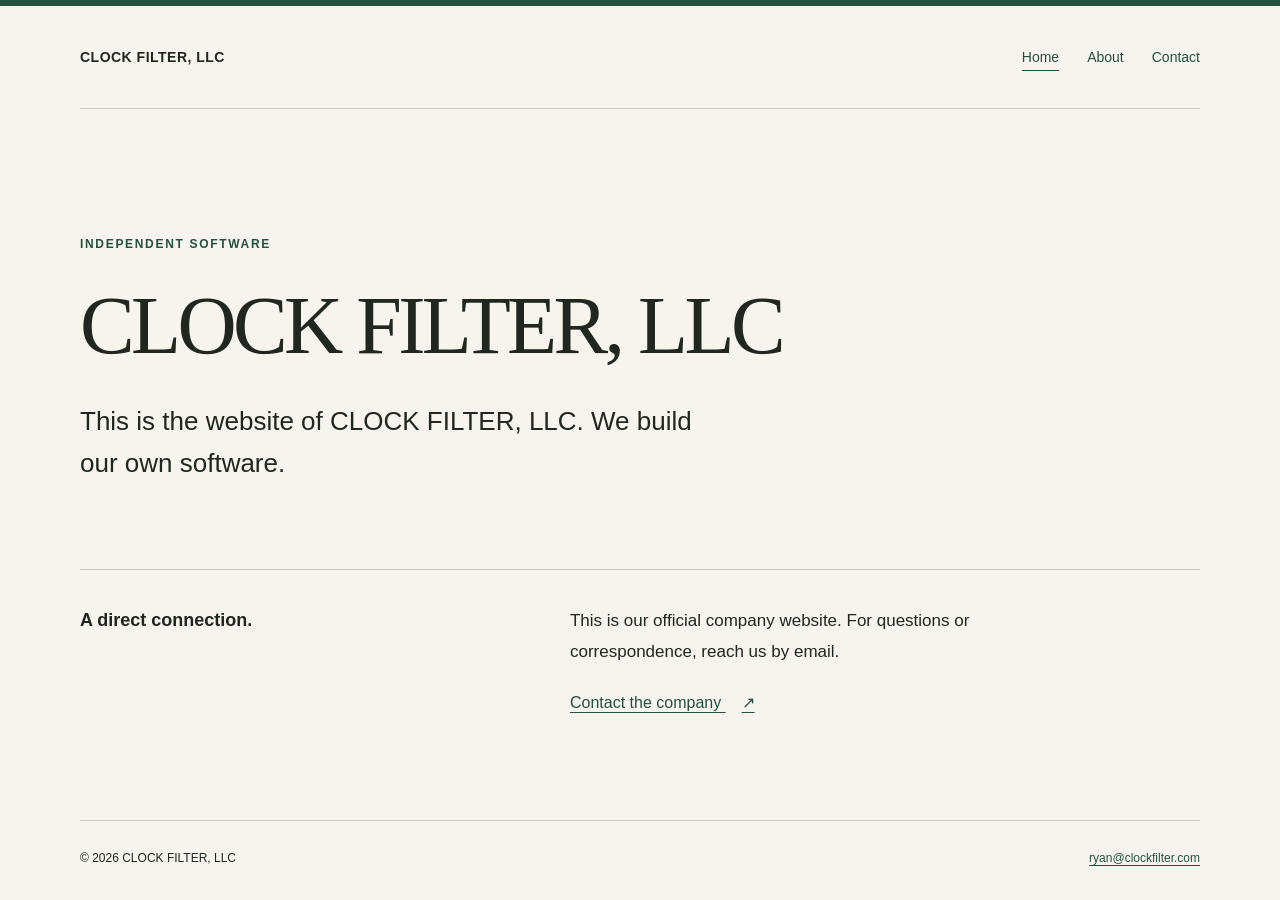
==== index.html @ 27979a7a "Build static CLOCK FILTER company website" ====
<!doctype html>
<html lang="en">
<head>
  <meta charset="utf-8">
  <meta name="viewport" content="width=device-width, initial-scale=1">
  <title>Home — CLOCK FILTER, LLC</title>
  <meta name="description" content="The official website of CLOCK FILTER, LLC, a company building its own software.">
  <link rel="stylesheet" href="/styles.css">
</head>
<body>
  <a class="skip-link" href="#main">Skip to content</a>
  <div class="shell">
    <header><a class="wordmark" href="/">CLOCK FILTER, LLC</a><nav aria-label="Main navigation"><a href="/" aria-current="page">Home</a><a href="/about">About</a><a href="/contact">Contact</a></nav></header>
    <main id="main"><section class="intro"><p class="eyebrow">Independent software</p><h1>CLOCK FILTER, LLC</h1><p class="lead">This is the website of CLOCK FILTER, LLC. We build our own software.</p></section>
<section class="detail"><h2>A direct connection.</h2><div><p>This is our official company website. For questions or correspondence, reach us by email.</p><a class="text-link" href="/contact">Contact the company <span aria-hidden="true">↗</span></a></div></section></main>
    <footer><p>© 2026 CLOCK FILTER, LLC</p><a href="mailto:ryan@clockfilter.com">ryan@clockfilter.com</a></footer>
  </div>
</body>
</html>
---- styles.css ----
* { box-sizing: border-box; }
:root { color-scheme: light; --paper: #f6f4ed; --ink: #202720; --green: #24513f; --rule: #c9cec2; }
html { background: var(--paper); color: var(--ink); font-family: -apple-system, BlinkMacSystemFont, "Segoe UI", sans-serif; }
body { margin: 0; border-top: 6px solid var(--green); }
a { color: var(--green); text-underline-offset: .24em; text-decoration-thickness: 1px; }
a:hover { text-decoration-thickness: 2px; }
a:focus-visible { outline: 3px solid var(--green); outline-offset: 6px; border-radius: 1px; }
.shell { width: min(1120px, calc(100% - 112px)); margin-inline: auto; min-height: calc(100svh - 6px); display: flex; flex-direction: column; }
header { display: flex; justify-content: space-between; align-items: center; gap: 24px; padding: 35px 0; border-bottom: 1px solid var(--rule); }
.wordmark { color: var(--ink); font-size: 14px; font-weight: 700; letter-spacing: .035em; text-decoration: none; }
nav { display: flex; gap: 28px; flex-wrap: wrap; }
nav a { font-size: 14px; text-decoration: none; padding-block: 8px; }
nav a[aria-current="page"] { text-decoration: underline; text-underline-offset: 8px; }
main { flex: 1; }
.intro { padding: clamp(64px, 10vw, 130px) 0 85px; }
.eyebrow { font-size: 12px; color: var(--green); text-transform: uppercase; letter-spacing: .14em; font-weight: 650; margin: 0 0 30px; }
h1 { font-family: Georgia, "Times New Roman", serif; font-weight: 400; font-size: clamp(44px, 6.8vw, 82px); line-height: 1.1; letter-spacing: -.045em; margin: 0 0 30px; max-width: 100%; overflow-wrap: break-word; }
.lead { max-width: 620px; font-size: clamp(20px, 2.3vw, 26px); line-height: 1.6; margin: 0; }
.detail { border-top: 1px solid var(--rule); padding: 36px 0 80px; display: grid; grid-template-columns: 1fr 1.4fr; gap: 40px; }
h2 { font-size: 18px; font-weight: 600; margin: 0; line-height: 1.6; }
.detail p { font-size: 17px; line-height: 1.8; margin: 0 0 20px; max-width: 520px; }
.text-link { display: inline-block; font-size: 16px; margin-top: 5px; }
.text-link span { margin-left: 16px; }
.email-link { font-size: clamp(20px, 3vw, 30px); line-height: 1.6; overflow-wrap: anywhere; }
footer { border-top: 1px solid var(--rule); padding: 28px 0 32px; display: flex; gap: 18px; justify-content: space-between; flex-wrap: wrap; font-size: 12px; line-height: 1.6; }
footer p { margin: 0; }
.skip-link { position: fixed; top: 12px; left: 16px; padding: 12px; background: var(--paper); transform: translateY(-160%); z-index: 2; }
.skip-link:focus { transform: translateY(0); }
@media (max-width: 640px) { .shell { width: calc(100% - 40px); } header { align-items: flex-start; flex-direction: column; gap: 20px; padding: 25px 0; } nav { gap: 28px; } .intro { padding: 64px 0 54px; } h1 { font-size: clamp(42px, 10vw, 64px); } .detail { grid-template-columns: 1fr; gap: 20px; padding: 28px 0 56px; } footer { flex-direction: column; gap: 10px; } }
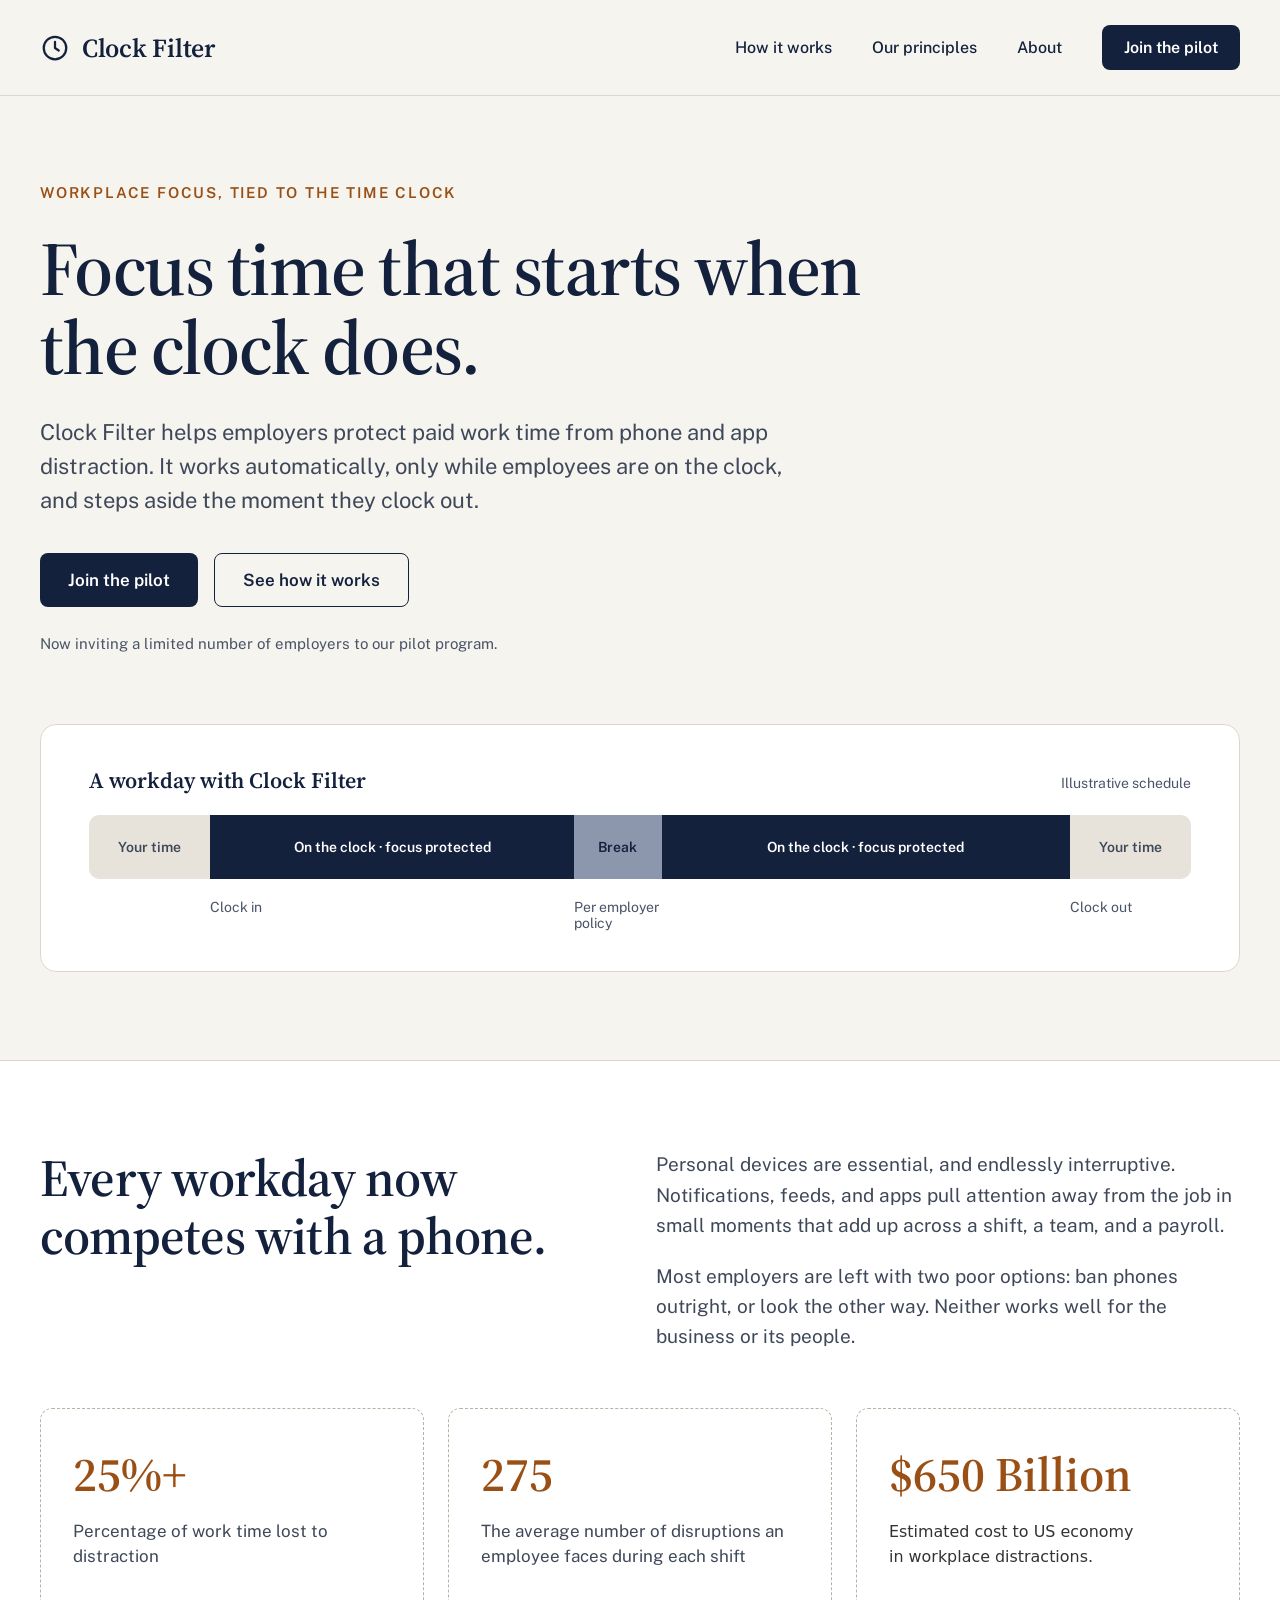
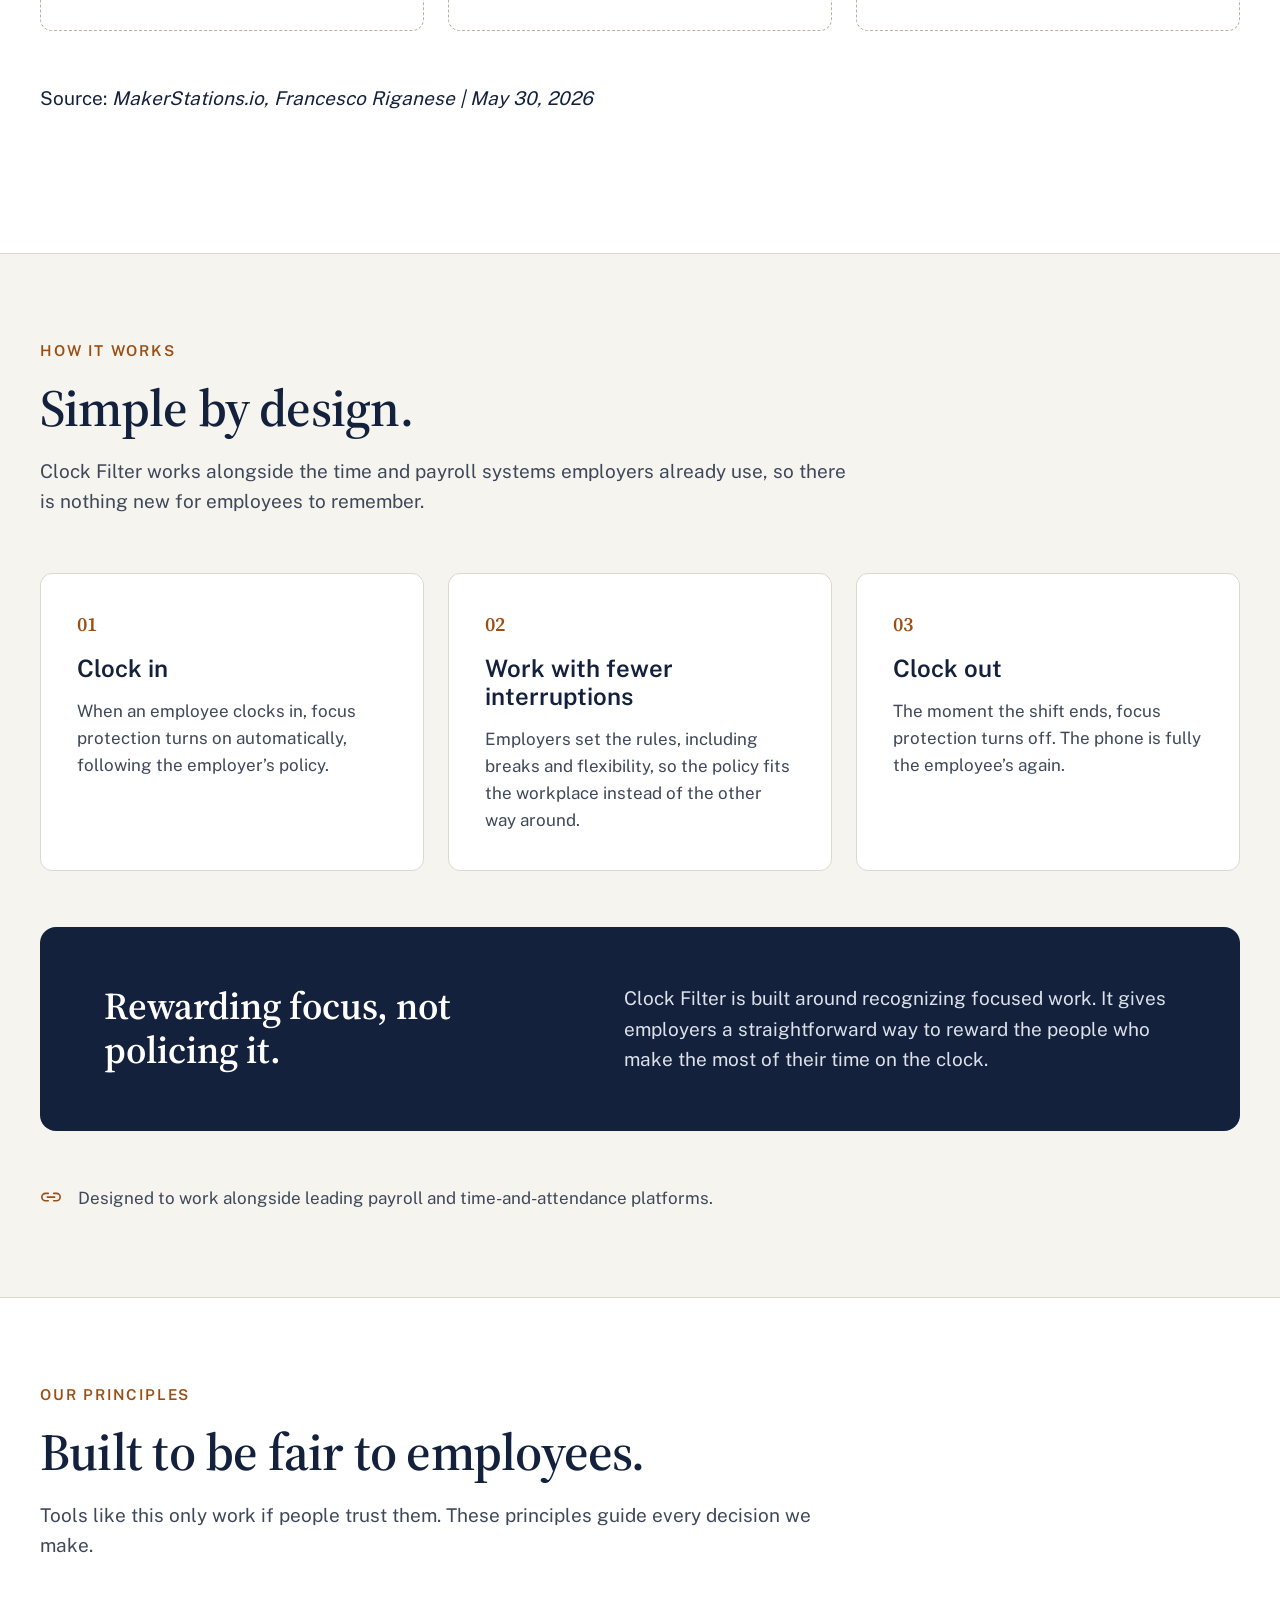
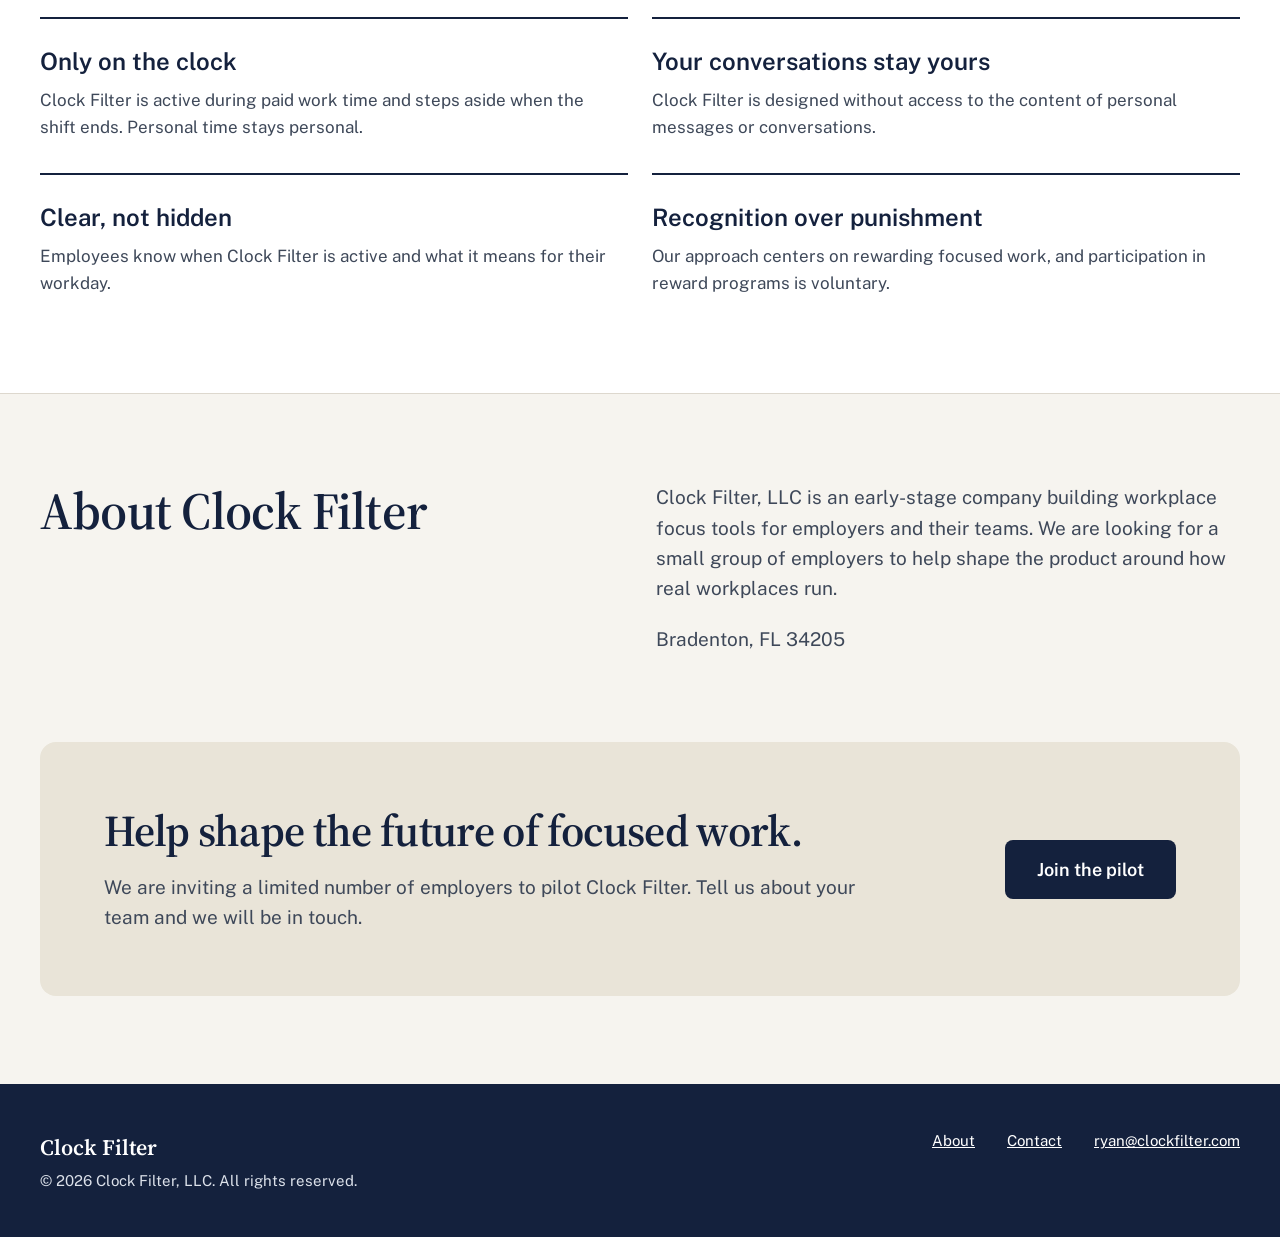
==== commit c24046ee: "Publish Clock Filter homepage with responsive layout and pilot contact" ====
--- a/index.html
+++ b/index.html
@@ -1,19 +1,302 @@
-<!doctype html>
-<html lang="en">
-<head>
-  <meta charset="utf-8">
-  <meta name="viewport" content="width=device-width, initial-scale=1">
-  <title>Home — CLOCK FILTER, LLC</title>
-  <meta name="description" content="The official website of CLOCK FILTER, LLC, a company building its own software.">
-  <link rel="stylesheet" href="/styles.css">
+<!DOCTYPE html>
+<html lang="en"><head>
+<meta charset="utf-8">
+<meta name="viewport" content="width=device-width, initial-scale=1">
+<meta name="description" content="Clock Filter helps employers protect focus during paid work time and steps aside when the shift ends. Join our employer pilot.">
+<link rel="icon" type="image/svg+xml" href="favicon.svg">
+<link rel="canonical" href="https://clockfilter.com/">
+<title>Clock Filter — Home</title>
+
+<link rel="stylesheet" href="home.css">
 </head>
 <body>
-  <a class="skip-link" href="#main">Skip to content</a>
-  <div class="shell">
-    <header><a class="wordmark" href="/">CLOCK FILTER, LLC</a><nav aria-label="Main navigation"><a href="/" aria-current="page">Home</a><a href="/about">About</a><a href="/contact">Contact</a></nav></header>
-    <main id="main"><section class="intro"><p class="eyebrow">Independent software</p><h1>CLOCK FILTER, LLC</h1><p class="lead">This is the website of CLOCK FILTER, LLC. We build our own software.</p></section>
-<section class="detail"><h2>A direct connection.</h2><div><p>This is our official company website. For questions or correspondence, reach us by email.</p><a class="text-link" href="/contact">Contact the company <span aria-hidden="true">↗</span></a></div></section></main>
-    <footer><p>© 2026 CLOCK FILTER, LLC</p><a href="mailto:ryan@clockfilter.com">ryan@clockfilter.com</a></footer>
-  </div>
-</body>
-</html>
+
+
+<style>/* vietnamese */
+@font-face {
+  font-family: 'Public Sans';
+  font-style: normal;
+  font-weight: 400;
+  font-display: swap;
+  src: url("assets/fonts/public-sans-vietnamese.woff2") format('woff2');
+  unicode-range: U+0102-0103, U+0110-0111, U+0128-0129, U+0168-0169, U+01A0-01A1, U+01AF-01B0, U+0300-0301, U+0303-0304, U+0308-0309, U+0323, U+0329, U+1EA0-1EF9, U+20AB;
+}
+/* latin-ext */
+@font-face {
+  font-family: 'Public Sans';
+  font-style: normal;
+  font-weight: 400;
+  font-display: swap;
+  src: url("assets/fonts/public-sans-latin-ext.woff2") format('woff2');
+  unicode-range: U+0100-02BA, U+02BD-02C5, U+02C7-02CC, U+02CE-02D7, U+02DD-02FF, U+0304, U+0308, U+0329, U+1D00-1DBF, U+1E00-1E9F, U+1EF2-1EFF, U+2020, U+20A0-20AB, U+20AD-20C4, U+2113, U+2C60-2C7F, U+A720-A7FF;
+}
+/* latin */
+@font-face {
+  font-family: 'Public Sans';
+  font-style: normal;
+  font-weight: 400;
+  font-display: swap;
+  src: url("assets/fonts/public-sans-latin.woff2") format('woff2');
+  unicode-range: U+0000-00FF, U+0131, U+0152-0153, U+02BB-02BC, U+02C6, U+02DA, U+02DC, U+0304, U+0308, U+0329, U+2000-206F, U+20AC, U+2122, U+2191, U+2193, U+2212, U+2215, U+FEFF, U+FFFD;
+}
+/* vietnamese */
+@font-face {
+  font-family: 'Public Sans';
+  font-style: normal;
+  font-weight: 500;
+  font-display: swap;
+  src: url("assets/fonts/public-sans-vietnamese.woff2") format('woff2');
+  unicode-range: U+0102-0103, U+0110-0111, U+0128-0129, U+0168-0169, U+01A0-01A1, U+01AF-01B0, U+0300-0301, U+0303-0304, U+0308-0309, U+0323, U+0329, U+1EA0-1EF9, U+20AB;
+}
+/* latin-ext */
+@font-face {
+  font-family: 'Public Sans';
+  font-style: normal;
+  font-weight: 500;
+  font-display: swap;
+  src: url("assets/fonts/public-sans-latin-ext.woff2") format('woff2');
+  unicode-range: U+0100-02BA, U+02BD-02C5, U+02C7-02CC, U+02CE-02D7, U+02DD-02FF, U+0304, U+0308, U+0329, U+1D00-1DBF, U+1E00-1E9F, U+1EF2-1EFF, U+2020, U+20A0-20AB, U+20AD-20C4, U+2113, U+2C60-2C7F, U+A720-A7FF;
+}
+/* latin */
+@font-face {
+  font-family: 'Public Sans';
+  font-style: normal;
+  font-weight: 500;
+  font-display: swap;
+  src: url("assets/fonts/public-sans-latin.woff2") format('woff2');
+  unicode-range: U+0000-00FF, U+0131, U+0152-0153, U+02BB-02BC, U+02C6, U+02DA, U+02DC, U+0304, U+0308, U+0329, U+2000-206F, U+20AC, U+2122, U+2191, U+2193, U+2212, U+2215, U+FEFF, U+FFFD;
+}
+/* vietnamese */
+@font-face {
+  font-family: 'Public Sans';
+  font-style: normal;
+  font-weight: 600;
+  font-display: swap;
+  src: url("assets/fonts/public-sans-vietnamese.woff2") format('woff2');
+  unicode-range: U+0102-0103, U+0110-0111, U+0128-0129, U+0168-0169, U+01A0-01A1, U+01AF-01B0, U+0300-0301, U+0303-0304, U+0308-0309, U+0323, U+0329, U+1EA0-1EF9, U+20AB;
+}
+/* latin-ext */
+@font-face {
+  font-family: 'Public Sans';
+  font-style: normal;
+  font-weight: 600;
+  font-display: swap;
+  src: url("assets/fonts/public-sans-latin-ext.woff2") format('woff2');
+  unicode-range: U+0100-02BA, U+02BD-02C5, U+02C7-02CC, U+02CE-02D7, U+02DD-02FF, U+0304, U+0308, U+0329, U+1D00-1DBF, U+1E00-1E9F, U+1EF2-1EFF, U+2020, U+20A0-20AB, U+20AD-20C4, U+2113, U+2C60-2C7F, U+A720-A7FF;
+}
+/* latin */
+@font-face {
+  font-family: 'Public Sans';
+  font-style: normal;
+  font-weight: 600;
+  font-display: swap;
+  src: url("assets/fonts/public-sans-latin.woff2") format('woff2');
+  unicode-range: U+0000-00FF, U+0131, U+0152-0153, U+02BB-02BC, U+02C6, U+02DA, U+02DC, U+0304, U+0308, U+0329, U+2000-206F, U+20AC, U+2122, U+2191, U+2193, U+2212, U+2215, U+FEFF, U+FFFD;
+}
+
+
+
+
+
+/* latin */
+@font-face {
+  font-family: 'Source Serif 4';
+  font-style: normal;
+  font-weight: 400;
+  font-display: swap;
+  src: url("assets/fonts/source-serif-latin.woff2") format('woff2');
+  unicode-range: U+0000-00FF, U+0131, U+0152-0153, U+02BB-02BC, U+02C6, U+02DA, U+02DC, U+0304, U+0308, U+0329, U+2000-206F, U+20AC, U+2122, U+2191, U+2193, U+2212, U+2215, U+FEFF, U+FFFD;
+}
+
+
+
+
+
+/* latin */
+@font-face {
+  font-family: 'Source Serif 4';
+  font-style: normal;
+  font-weight: 600;
+  font-display: swap;
+  src: url("assets/fonts/source-serif-latin.woff2") format('woff2');
+  unicode-range: U+0000-00FF, U+0131, U+0152-0153, U+02BB-02BC, U+02C6, U+02DA, U+02DC, U+0304, U+0308, U+0329, U+2000-206F, U+20AC, U+2122, U+2191, U+2193, U+2212, U+2215, U+FEFF, U+FFFD;
+}
+</style>
+<style>
+body{margin:0;background:#F6F4EF;font-family:"Public Sans",system-ui,-apple-system,"Segoe UI",sans-serif;color:#14213D}
+a{color:#14213D}a:hover{color:#9A4F14}
+</style>
+
+<div style="width: 1440px; height: 4100px; box-sizing: border-box; display: flex; flex-direction: column; background: #F6F4EF; color: #14213D; font-family: 'Public Sans', system-ui, sans-serif" class="page">
+
+<header style="height: 96px; box-sizing: border-box; padding: 0 120px; display: flex; align-items: center; justify-content: space-between; border-bottom: 1px solid #DDD8CE">
+<a href="#top" style="display: flex; align-items: center; gap: 12px; text-decoration: none; color: #14213D">
+<svg width="30" height="30" viewBox="0 0 24 24" fill="none" stroke="currentColor" stroke-width="1.8" stroke-linecap="round" stroke-linejoin="round" aria-hidden="true"><circle cx="12" cy="12" r="9"></circle><path d="M12 7v5l3 2"></path></svg>
+<span style="font-family: 'Source Serif 4', Georgia, serif; font-size: 26px; font-weight: 600; letter-spacing: -0.01em">Clock Filter</span>
+</a>
+<nav style="display: flex; align-items: center; gap: 40px; font-size: 16px; font-weight: 500">
+<a href="#how" style="text-decoration: none">How it works</a>
+<a href="#fair" style="text-decoration: none">Our principles</a>
+<a href="#about" style="text-decoration: none">About</a>
+<a href="#cta" style="text-decoration: none; background: #14213D; color: #FFFFFF; padding: 13px 22px; border-radius: 8px; font-weight: 600">Join the pilot</a>
+</nav>
+</header>
+
+<section id="top" style="padding: 112px 120px 120px; display: flex; flex-direction: column; gap: 72px">
+<div style="display: flex; flex-direction: column; gap: 28px; max-width: 900px">
+<div style="font-size: 15px; font-weight: 600; letter-spacing: 0.12em; text-transform: uppercase; color: #9A4F14">Workplace focus, tied to the time clock</div>
+<h1 style="margin: 0; font-family: 'Source Serif 4', Georgia, serif; font-weight: 600; font-size: 76px; line-height: 1.04; letter-spacing: -0.02em">Focus time that starts when the clock does.</h1>
+<p style="margin: 0; font-size: 22px; line-height: 1.55; color: #3E4859; max-width: 760px">Clock Filter helps employers protect paid work time from phone and app distraction. It works automatically, only while employees are on the clock, and steps aside the moment they clock out.</p>
+<div style="display: flex; gap: 16px; align-items: center; margin-top: 8px">
+<a href="#cta" style="text-decoration: none; background: #14213D; color: #FFFFFF; padding: 17px 28px; border-radius: 8px; font-size: 17px; font-weight: 600">Join the pilot</a>
+<a href="#how" style="text-decoration: none; border: 1px solid #14213D; padding: 16px 28px; border-radius: 8px; font-size: 17px; font-weight: 600">See how it works</a>
+</div>
+<div style="font-size: 15px; color: #4A5468">Now inviting a limited number of employers to our pilot program.</div>
+</div>
+
+<div style="background: #FFFFFF; border: 1px solid #DDD8CE; border-radius: 16px; padding: 40px 48px; display: flex; flex-direction: column; gap: 20px">
+<div style="display: flex; justify-content: space-between; align-items: baseline">
+<div style="font-family: 'Source Serif 4', Georgia, serif; font-size: 22px; font-weight: 600">A workday with Clock Filter</div>
+<div style="font-size: 14px; color: #4A5468">Illustrative schedule</div>
+</div>
+<div style="display: flex; height: 64px; border-radius: 10px; overflow: hidden; font-size: 14px; font-weight: 600">
+<div style="width: 11%; background: #E7E3DA; color: #3E4859; display: flex; align-items: center; justify-content: center">Your time</div>
+<div style="width: 33%; background: #14213D; color: #FFFFFF; display: flex; align-items: center; justify-content: center">On the clock · focus protected</div>
+<div style="width: 8%; background: #8C97AE; color: #14213D; display: flex; align-items: center; justify-content: center">Break</div>
+<div style="width: 37%; background: #14213D; color: #FFFFFF; display: flex; align-items: center; justify-content: center">On the clock · focus protected</div>
+<div style="width: 11%; background: #E7E3DA; color: #3E4859; display: flex; align-items: center; justify-content: center">Your time</div>
+</div>
+<div style="display: flex; font-size: 14px; color: #4A5468">
+<div style="width: 11%">&nbsp;</div>
+<div style="width: 33%">Clock in</div>
+<div style="width: 8%">Per employer policy</div>
+<div style="width: 37%">&nbsp;</div>
+<div style="width: 11%">Clock out</div>
+</div>
+</div>
+</section>
+
+<section id="problem" style="padding: 112px 120px; background: #FFFFFF; border-top: 1px solid #DDD8CE; border-bottom: 1px solid #DDD8CE; display: flex; flex-direction: column; gap: 56px; height: 440px">
+<div style="display: flex; gap: 96px; align-items: flex-start">
+<h2 style="margin: 0; flex: 0 0 520px; font-family: 'Source Serif 4', Georgia, serif; font-weight: 600; font-size: 52px; line-height: 1.1; letter-spacing: -0.015em">Every workday now competes with a phone.</h2>
+<div style="display: flex; flex-direction: column; gap: 20px; font-size: 19px; line-height: 1.6; color: #3E4859">
+<p style="margin: 0">Personal devices are essential, and endlessly interruptive. Notifications, feeds, and apps pull attention away from the job in small moments that add up across a shift, a team, and a payroll.</p>
+<p style="margin: 0">Most employers are left with two poor options: ban phones outright, or look the other way. Neither works well for the business or its people.</p>
+</div>
+</div>
+<div style="display: grid; grid-template-columns: repeat(3, minmax(0, 1fr)); gap: 24px">
+<div style="border: 1px dashed #B9B2A4; border-radius: 12px; padding: 32px; display: flex; flex-direction: column; gap: 12px; height: 111px">
+<div style="font-family: 'Source Serif 4', Georgia, serif; font-size: 48px; font-weight: 600; color: #9A4F14">25%+</div>
+<div style="font-size: 17px; line-height: 1.5; color: #3E4859">Percentage of work time lost to distraction</div>
+
+</div>
+<div style="border: 1px dashed #B9B2A4; border-radius: 12px; padding: 32px; display: flex; flex-direction: column; gap: 12px; height: 111px">
+<div style="font-family: 'Source Serif 4', Georgia, serif; font-size: 48px; font-weight: 600; color: #9A4F14">275</div>
+<div style="font-size: 17px; line-height: 1.5; color: #3E4859">The average number of disruptions an employee faces during each shift</div>
+<div style="font-size: 14px; color: #4A5468"><br>
+</div>
+</div>
+<div style="border: 1px dashed #B9B2A4; border-radius: 12px; padding: 32px; display: flex; flex-direction: column; gap: 12px; position: relative; height: 111px">
+<div style="font-family: 'Source Serif 4', Georgia, serif; font-size: 48px; font-weight: 600; color: #9A4F14">$650 Billion</div>
+<div style="font-size: 17px; line-height: 1.5; color: #3E4859"><span style="color: rgb(51, 51, 51); font-family: &quot;Reddit Sans&quot;, system-ui, -apple-system, &quot;Segoe UI&quot;, Arial, sans-serif; font-size: 15.9398px">Estimated cost to US economy in&nbsp;workplace distractions.</span></div>
+
+</div>
+</div>
+
+<span style="font-size: 19px">Source: <i>MakerStations.io, Francesco Riganese | May 30, 2026</i></span><span style="width: 590px; height: 27px; font-size: 19px"><font color="#3a3a3a" face="Reddit Sans, system-ui, -apple-system, Segoe UI, Arial, sans-serif" style="font-size: 19px"></font></span></section>
+
+<section id="how" style="padding: 112px 120px; display: flex; flex-direction: column; gap: 56px">
+<div style="display: flex; flex-direction: column; gap: 20px; max-width: 820px">
+<div style="font-size: 15px; font-weight: 600; letter-spacing: 0.12em; text-transform: uppercase; color: #9A4F14">How it works</div>
+<h2 style="margin: 0; font-family: 'Source Serif 4', Georgia, serif; font-weight: 600; font-size: 52px; line-height: 1.1; letter-spacing: -0.015em">Simple by design.</h2>
+<p style="margin: 0; font-size: 19px; line-height: 1.6; color: #3E4859">Clock Filter works alongside the time and payroll systems employers already use, so there is nothing new for employees to remember.</p>
+</div>
+<div style="display: grid; grid-template-columns: repeat(3, minmax(0, 1fr)); gap: 24px">
+<div style="background: #FFFFFF; border: 1px solid #DDD8CE; border-radius: 12px; padding: 36px; display: flex; flex-direction: column; gap: 16px">
+<div style="font-family: 'Source Serif 4', Georgia, serif; font-size: 20px; color: #9A4F14; font-weight: 600">01</div>
+<h3 style="margin: 0; font-size: 24px; font-weight: 600">Clock in</h3>
+<p style="margin: 0; font-size: 17px; line-height: 1.6; color: #3E4859">When an employee clocks in, focus protection turns on automatically, following the employer’s policy.</p>
+</div>
+<div style="background: #FFFFFF; border: 1px solid #DDD8CE; border-radius: 12px; padding: 36px; display: flex; flex-direction: column; gap: 16px">
+<div style="font-family: 'Source Serif 4', Georgia, serif; font-size: 20px; color: #9A4F14; font-weight: 600">02</div>
+<h3 style="margin: 0; font-size: 24px; font-weight: 600">Work with fewer interruptions</h3>
+<p style="margin: 0; font-size: 17px; line-height: 1.6; color: #3E4859">Employers set the rules, including breaks and flexibility, so the policy fits the workplace instead of the other way around.</p>
+</div>
+<div style="background: #FFFFFF; border: 1px solid #DDD8CE; border-radius: 12px; padding: 36px; display: flex; flex-direction: column; gap: 16px">
+<div style="font-family: 'Source Serif 4', Georgia, serif; font-size: 20px; color: #9A4F14; font-weight: 600">03</div>
+<h3 style="margin: 0; font-size: 24px; font-weight: 600">Clock out</h3>
+<p style="margin: 0; font-size: 17px; line-height: 1.6; color: #3E4859">The moment the shift ends, focus protection turns off. The phone is fully the employee’s again.</p>
+</div>
+</div>
+<div style="background: #14213D; color: #FFFFFF; border-radius: 16px; padding: 56px 64px; display: flex; gap: 80px; align-items: center">
+<h3 style="margin: 0; flex: 0 0 440px; font-family: 'Source Serif 4', Georgia, serif; font-weight: 600; font-size: 38px; line-height: 1.15">Rewarding focus, not policing it.</h3>
+<p style="margin: 0; font-size: 19px; line-height: 1.6; color: #DCE1EA">Clock Filter is built around recognizing focused work. It gives employers a straightforward way to reward the people who make the most of their time on the clock.</p>
+</div>
+<div style="display: flex; align-items: center; gap: 16px; font-size: 17px; color: #3E4859">
+<svg width="22" height="22" viewBox="0 0 24 24" fill="none" stroke="#9A4F14" stroke-width="1.8" stroke-linecap="round" stroke-linejoin="round" aria-hidden="true"><path d="M9 7H6a4 4 0 0 0 0 8h3"></path><path d="M15 7h3a4 4 0 0 1 0 8h-3"></path><path d="M8 11h8"></path></svg>
+<span>Designed to work alongside leading payroll and time-and-attendance platforms.</span>
+</div>
+</section>
+
+<section id="fair" style="padding: 112px 120px; background: #FFFFFF; border-top: 1px solid #DDD8CE; border-bottom: 1px solid #DDD8CE; display: flex; flex-direction: column; gap: 56px; height: 383px">
+<div style="display: flex; flex-direction: column; gap: 20px; max-width: 820px">
+<div style="font-size: 15px; font-weight: 600; letter-spacing: 0.12em; text-transform: uppercase; color: #9A4F14">Our principles</div>
+<h2 style="margin: 0; font-family: 'Source Serif 4', Georgia, serif; font-weight: 600; font-size: 52px; line-height: 1.1; letter-spacing: -0.015em">Built to be fair to employees.</h2>
+<p style="margin: 0; font-size: 19px; line-height: 1.6; color: #3E4859">Tools like this only work if people trust them. These principles guide every decision we make.</p>
+</div>
+<div style="display: grid; grid-template-columns: repeat(2, minmax(0, 1fr)); gap: 24px">
+<div style="border-top: 2px solid #14213D; padding: 28px 8px 8px 0; display: flex; flex-direction: column; gap: 12px">
+<h3 style="margin: 0; font-size: 24px; font-weight: 600">Only on the clock</h3>
+<p style="margin: 0; font-size: 17px; line-height: 1.6; color: #3E4859">Clock Filter is active during paid work time and steps aside when the shift ends. Personal time stays personal.</p>
+</div>
+<div style="border-top: 2px solid #14213D; padding: 28px 8px 8px 0; display: flex; flex-direction: column; gap: 12px">
+<h3 style="margin: 0; font-size: 24px; font-weight: 600">Your conversations stay yours</h3>
+<p style="margin: 0; font-size: 17px; line-height: 1.6; color: #3E4859">Clock Filter is designed without access to the content of personal messages or conversations.</p>
+</div>
+<div style="border-top: 2px solid #14213D; padding: 28px 8px 8px 0; display: flex; flex-direction: column; gap: 12px">
+<h3 style="margin: 0; font-size: 24px; font-weight: 600">Clear, not hidden</h3>
+<p style="margin: 0; font-size: 17px; line-height: 1.6; color: #3E4859">Employees know when Clock Filter is active and what it means for their workday.</p>
+</div>
+<div style="border-top: 2px solid #14213D; padding: 28px 8px 8px 0; display: flex; flex-direction: column; gap: 12px">
+<h3 style="margin: 0; font-size: 24px; font-weight: 600">Recognition over punishment</h3>
+<p style="margin: 0; font-size: 17px; line-height: 1.6; color: #3E4859">Our approach centers on rewarding focused work, and participation in reward programs is voluntary.</p>
+</div>
+</div>
+</section>
+
+<section id="about" style="padding: 112px 120px; display: flex; gap: 96px; align-items: flex-start; height: 126px">
+<h2 style="margin: 0; flex: 0 0 520px; font-family: 'Source Serif 4', Georgia, serif; font-weight: 600; font-size: 52px; line-height: 1.1; letter-spacing: -0.015em">About Clock Filter</h2>
+<div style="display: flex; flex-direction: column; gap: 20px; font-size: 19px; line-height: 1.6; color: #3E4859">
+<p style="margin: 0">Clock Filter, LLC is an early-stage company building workplace focus tools for employers and their teams. We are looking for a small group of employers to help shape the product around how real workplaces run.</p>
+
+<p style="margin: 0">Bradenton, FL 34205</p>
+</div>
+</section>
+
+<section id="cta" style="margin: 0 120px 112px; background: #E9E4D8; border-radius: 16px; padding: 72px 80px; display: flex; justify-content: space-between; align-items: center; gap: 64px">
+<div style="display: flex; flex-direction: column; gap: 16px; max-width: 760px">
+<h2 style="margin: 0; font-family: 'Source Serif 4', Georgia, serif; font-weight: 600; font-size: 44px; line-height: 1.12; letter-spacing: -0.015em">Help shape the future of focused work.</h2>
+<p style="margin: 0; font-size: 19px; line-height: 1.6; color: #3E4859">We are inviting a limited number of employers to pilot Clock Filter. Tell us about your team and we will be in touch.</p>
+</div>
+<a href="mailto:ryan@clockfilter.com?subject=Clock%20Filter%20pilot%20enquiry" style="flex: 0 0 auto; text-decoration: none; background: #14213D; color: #FFFFFF; padding: 19px 32px; border-radius: 8px; font-size: 18px; font-weight: 600">Join the pilot</a>
+</section>
+
+<footer style="flex-grow: 1; background: #14213D; color: #DCE1EA; padding: 56px 120px; display: flex; justify-content: space-between; align-items: flex-start; font-size: 15px">
+<div style="display: flex; flex-direction: column; gap: 10px">
+<div style="font-family: 'Source Serif 4', Georgia, serif; font-size: 22px; font-weight: 600; color: #FFFFFF">Clock Filter</div>
+<div>© 2026 Clock Filter, LLC. All rights reserved.</div>
+
+</div>
+<div style="display: flex; gap: 32px">
+<a href="/about/" style="color: #FFFFFF">About</a>
+<a href="/contact/" style="color: #FFFFFF">Contact</a>
+<a href="mailto:ryan@clockfilter.com" style="color: #FFFFFF">ryan@clockfilter.com</a>
+</div>
+</footer>
+
+</div>
+
+
+
+
+</body></html>
--- a/home.css
+++ b/home.css
@@ -0,0 +1,35 @@
+* { box-sizing: border-box; }
+html { scroll-behavior: smooth; scroll-padding-top: 24px; }
+.page { width: 100% !important; height: auto !important; }
+.page > section { height: auto !important; padding: 88px max(24px, calc((100vw - 1200px) / 2)) !important; }
+.page > header { padding: 20px max(24px, calc((100vw - 1200px) / 2)) !important; height: auto !important; min-height: 96px; gap: 24px; }
+.page > footer { padding: 48px max(24px, calc((100vw - 1200px) / 2)) !important; gap: 32px; }
+#cta { margin: 0 max(24px, calc((100vw - 1200px) / 2)) 88px !important; padding: 64px !important; }
+#problem > div:nth-child(2) > div { height: auto !important; min-height: 180px; }
+#problem > span { width: auto !important; height: auto !important; }
+a:focus-visible { outline: 3px solid #9A4F14; outline-offset: 5px; }
+@media (max-width: 1100px) {
+ .page > header { flex-wrap: wrap; }
+ nav { flex-wrap: wrap; gap: 20px !important; }
+ #problem > div:first-child, #about, #how > div:nth-child(3), #cta { flex-direction: column !important; gap: 32px !important; }
+ #problem h2, #about h2, #how > div:nth-child(3) h3 { flex: auto !important; }
+ #problem > div:nth-child(2), #how > div:nth-child(2) { grid-template-columns: 1fr !important; }
+ #problem > div:nth-child(2) > div { min-height: 0; }
+}
+@media (max-width: 640px) {
+ .page > section { padding: 56px 24px !important; gap: 32px !important; }
+ .page > header { padding: 24px !important; }
+ nav { font-size: 14px !important; gap: 16px !important; }
+ h1 { font-size: 46px !important; }
+ h2 { font-size: 36px !important; }
+ h3 { font-size: 25px !important; }
+ #top > div:first-child { gap: 24px !important; }
+ #top > div:first-child > div:nth-child(4) { flex-wrap: wrap; }
+ #top > div:nth-child(2) { padding: 24px !important; overflow-x: auto; }
+ #top > div:nth-child(2) > div { min-width: 590px; }
+ #fair > div:nth-child(2) { grid-template-columns: 1fr !important; }
+ #how > div:nth-child(3) { padding: 32px !important; }
+ #cta { margin: 0 24px 56px !important; padding: 32px !important; align-items: flex-start !important; }
+ footer, footer > div:last-child { flex-direction: column !important; gap: 24px !important; }
+}
+@media (prefers-reduced-motion: reduce) { html { scroll-behavior: auto; } }
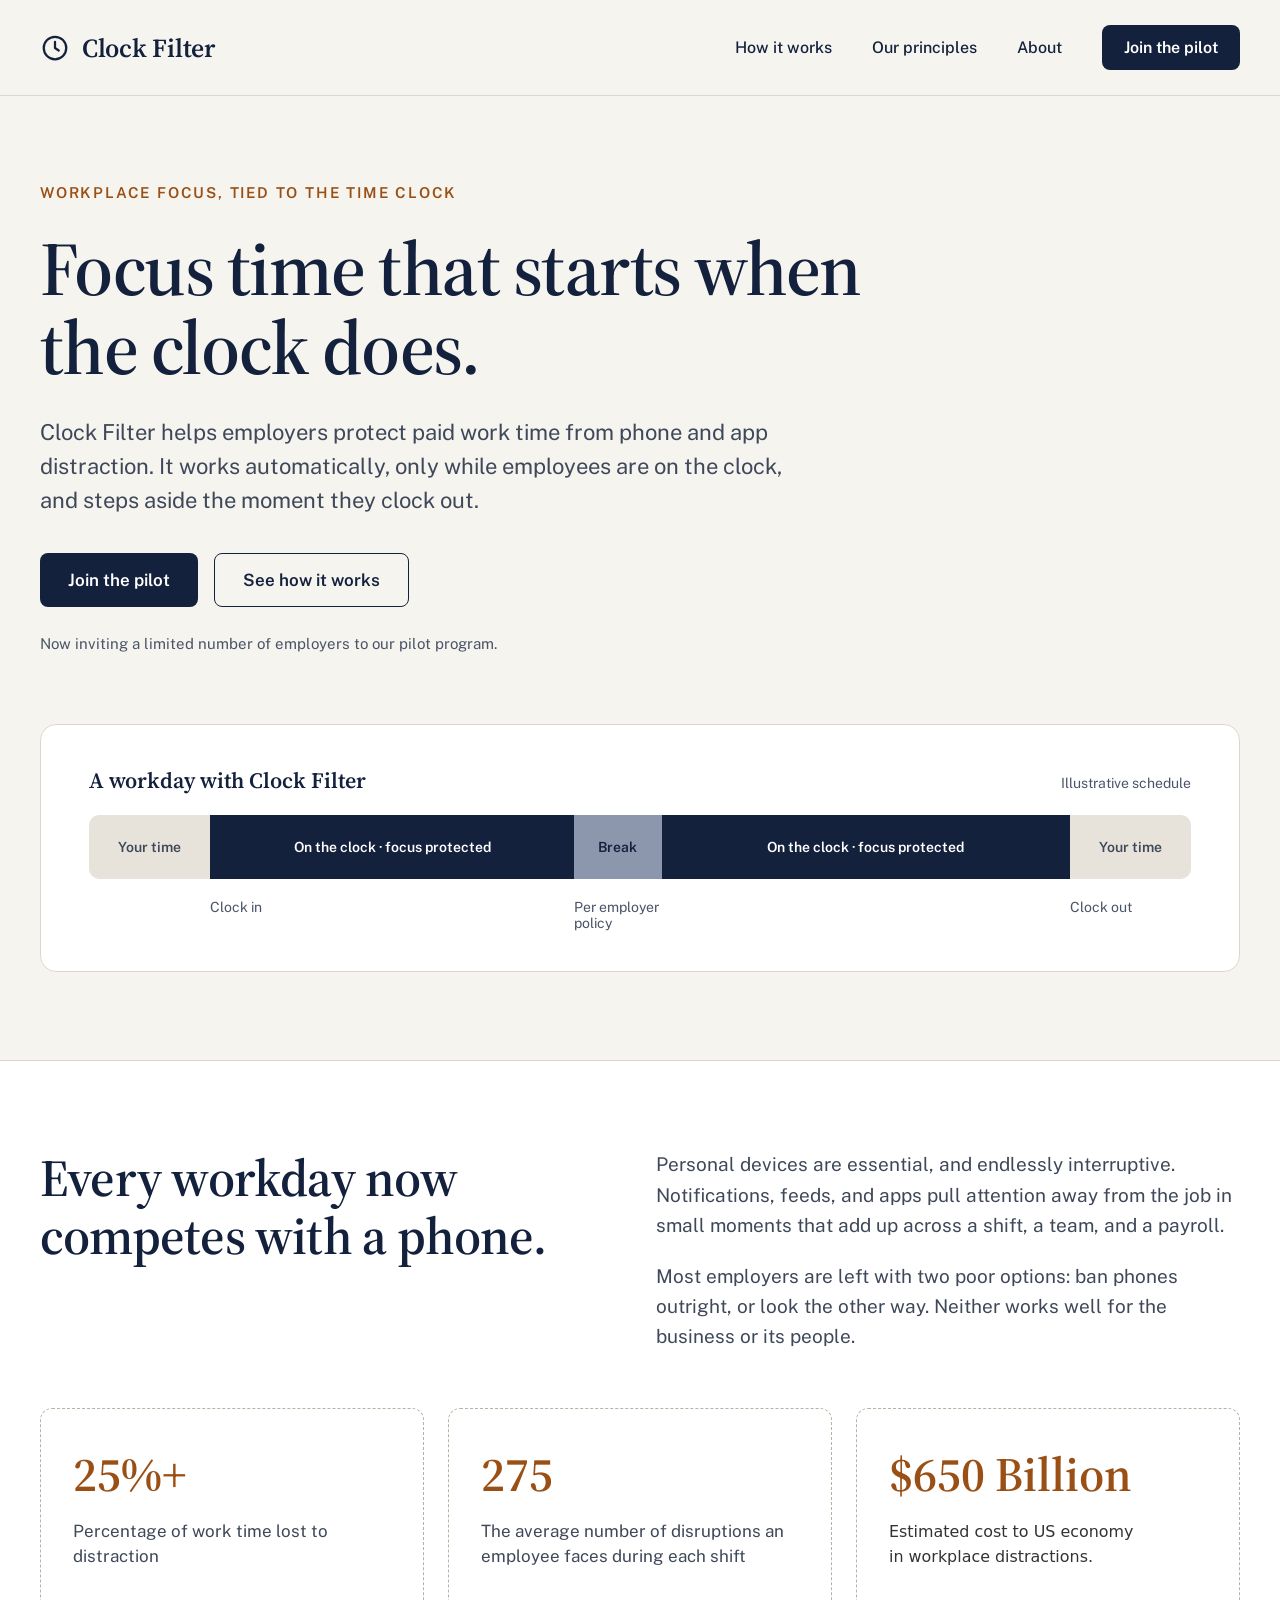
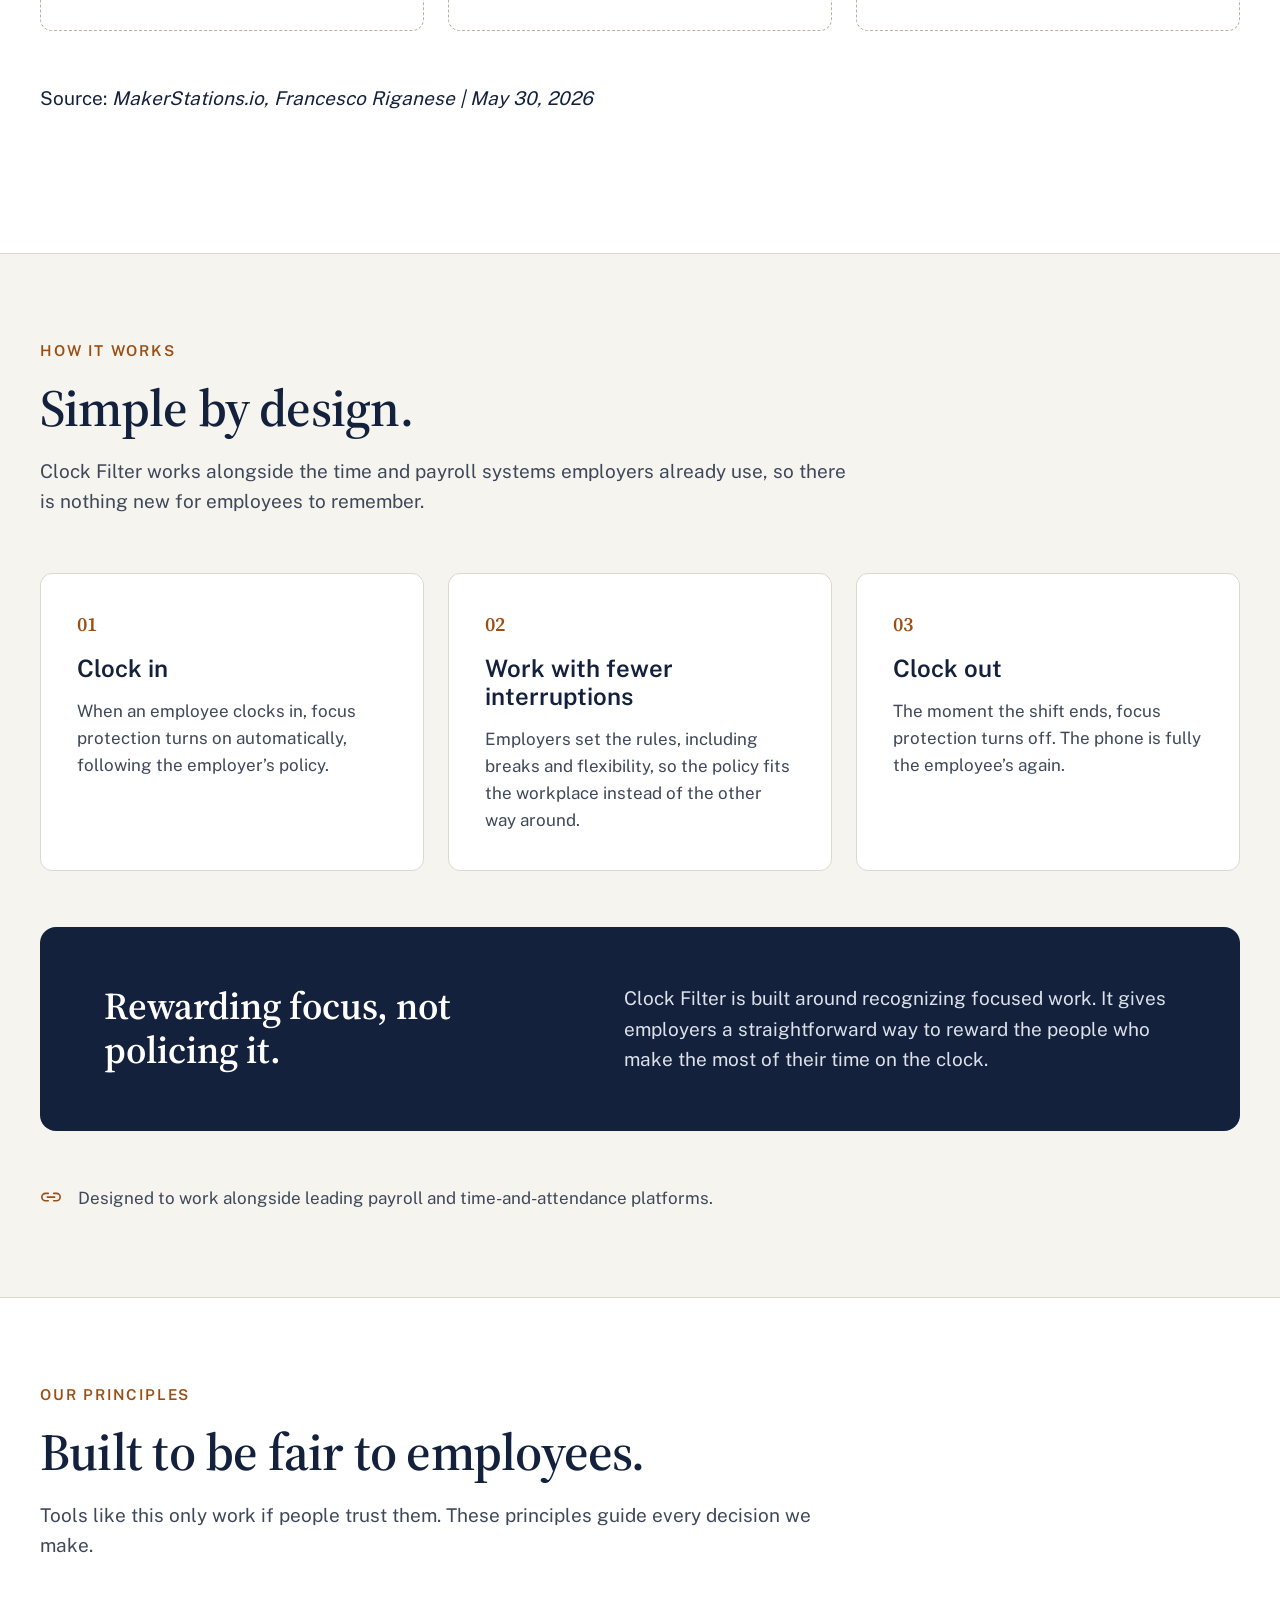
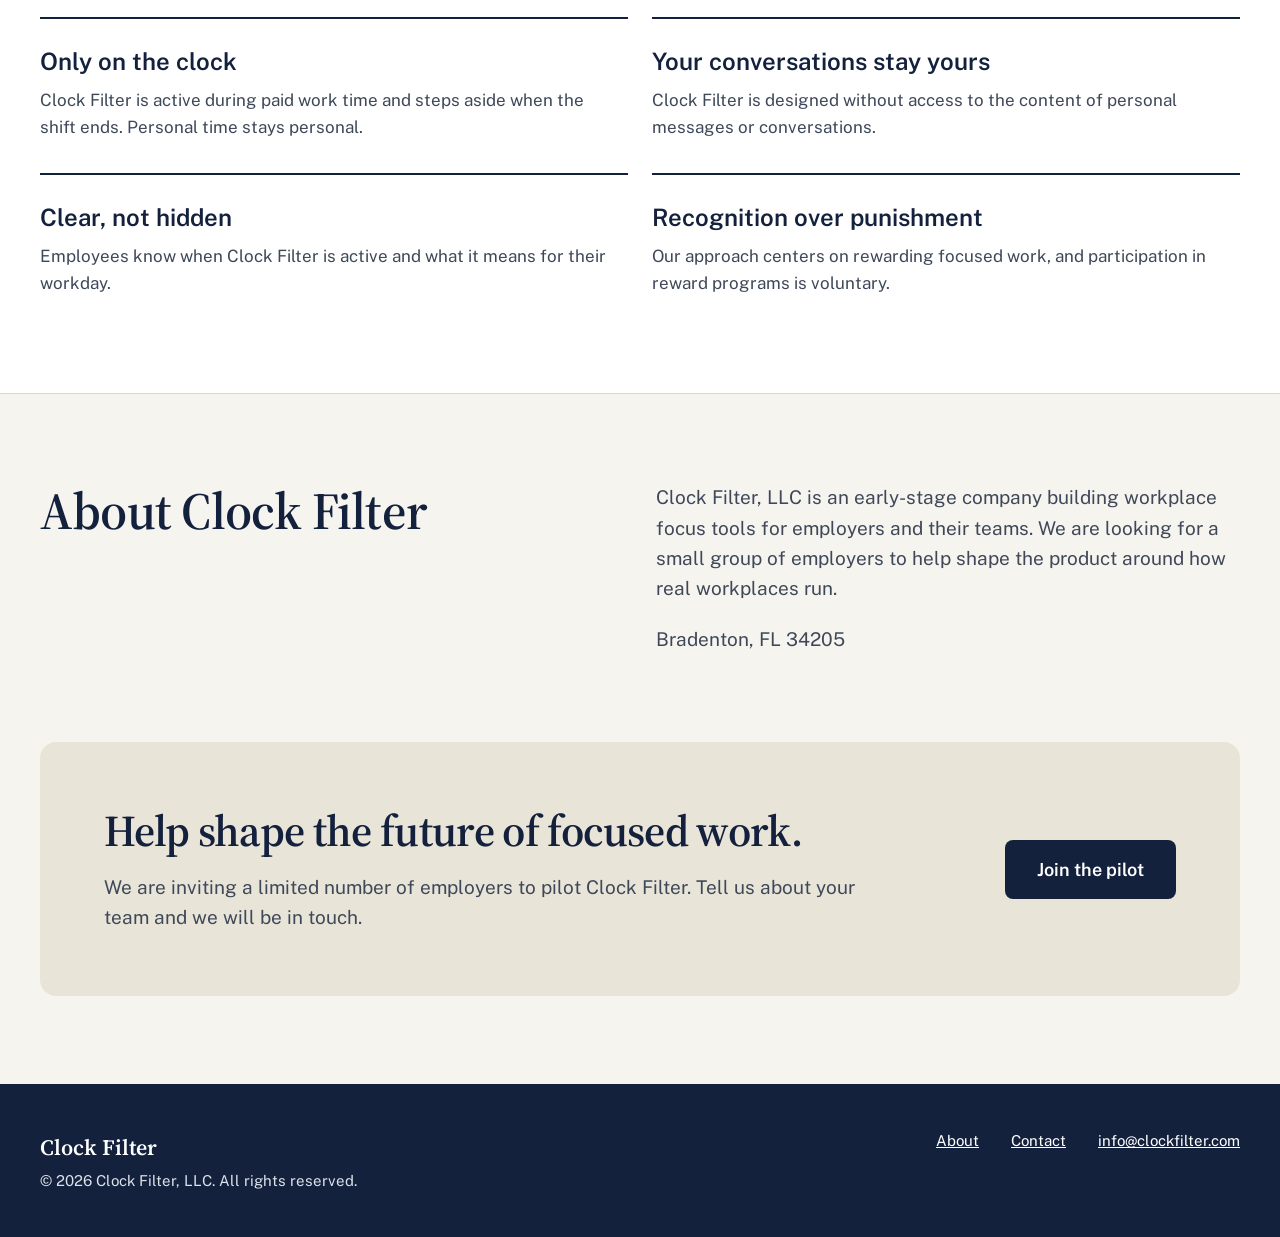
==== commit e8e3e967: "Use info@clockfilter.com for all website enquiries" ====
--- a/index.html
+++ b/index.html
@@ -278,7 +278,7 @@
 <h2 style="margin: 0; font-family: 'Source Serif 4', Georgia, serif; font-weight: 600; font-size: 44px; line-height: 1.12; letter-spacing: -0.015em">Help shape the future of focused work.</h2>
 <p style="margin: 0; font-size: 19px; line-height: 1.6; color: #3E4859">We are inviting a limited number of employers to pilot Clock Filter. Tell us about your team and we will be in touch.</p>
 </div>
-<a href="mailto:ryan@clockfilter.com?subject=Clock%20Filter%20pilot%20enquiry" style="flex: 0 0 auto; text-decoration: none; background: #14213D; color: #FFFFFF; padding: 19px 32px; border-radius: 8px; font-size: 18px; font-weight: 600">Join the pilot</a>
+<a href="mailto:info@clockfilter.com?subject=Clock%20Filter%20pilot%20enquiry" style="flex: 0 0 auto; text-decoration: none; background: #14213D; color: #FFFFFF; padding: 19px 32px; border-radius: 8px; font-size: 18px; font-weight: 600">Join the pilot</a>
 </section>
 
 <footer style="flex-grow: 1; background: #14213D; color: #DCE1EA; padding: 56px 120px; display: flex; justify-content: space-between; align-items: flex-start; font-size: 15px">
@@ -290,7 +290,7 @@
 <div style="display: flex; gap: 32px">
 <a href="/about/" style="color: #FFFFFF">About</a>
 <a href="/contact/" style="color: #FFFFFF">Contact</a>
-<a href="mailto:ryan@clockfilter.com" style="color: #FFFFFF">ryan@clockfilter.com</a>
+<a href="mailto:info@clockfilter.com" style="color: #FFFFFF">info@clockfilter.com</a>
 </div>
 </footer>
 
